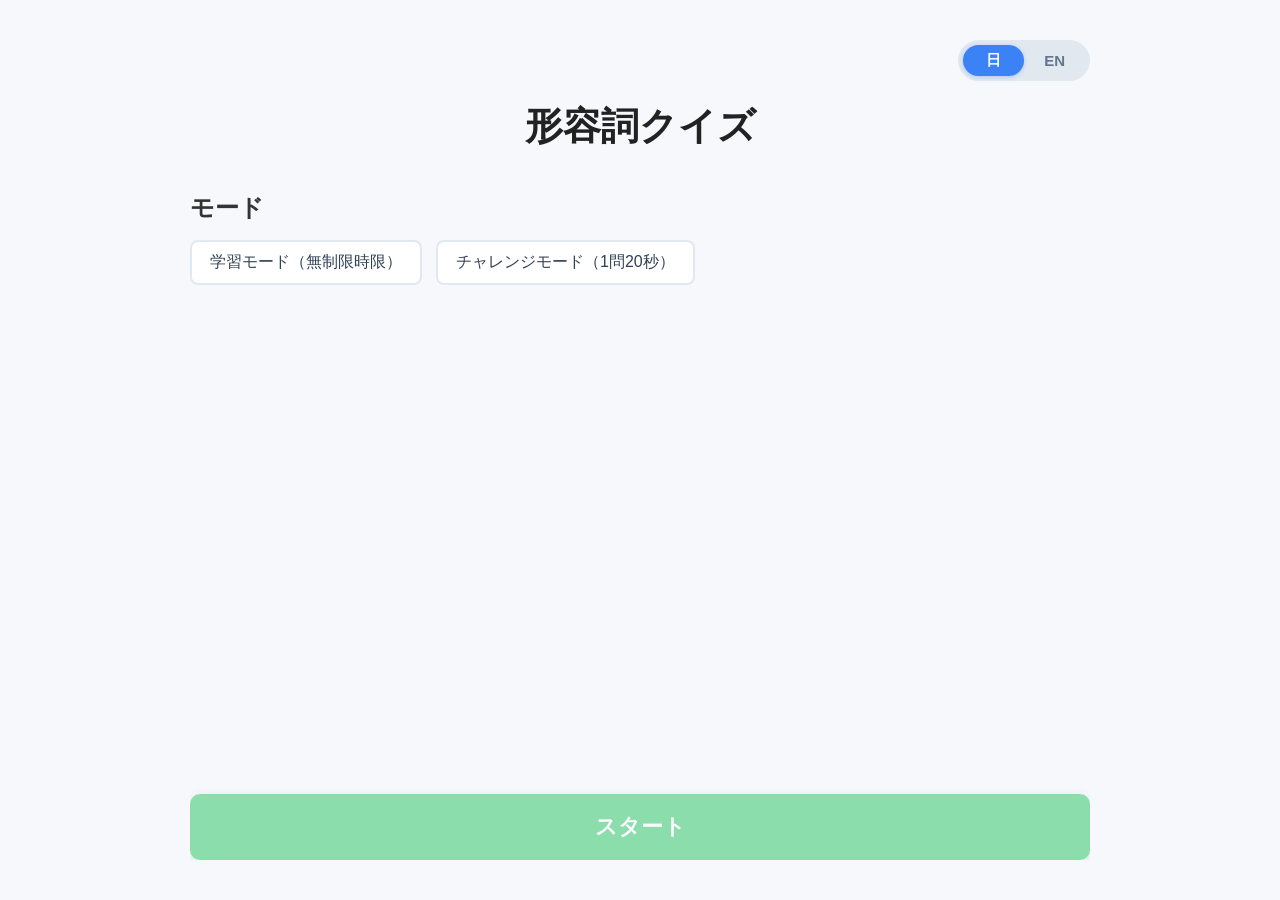
==== adj/adj-v4.html @ 1dcae0ab "开启v4新版本" ====
<!DOCTYPE html>
<html lang="ja">
<head>
    <meta charset="UTF-8">
    <meta name="viewport" content="width=device-width, initial-scale=1.0">
    <title>Adjective Quiz 形容詞クイズ</title>
    <link rel="stylesheet" href="css/style.css">
</head>
<body>
<div class="wrap">
    <div class="lang-switch-box">
        <div class="lang-switch" id="lang-switch" role="group" aria-label="Language">
            <div class="lang-slider" aria-hidden="true"></div>
            <button class="lang-btn active" id="lang-ja" type="button">日</button>
            <button class="lang-btn" id="lang-en" type="button">EN</button>
        </div>
    </div>

    <div class="screens-container">

    <!-- Home Screen -->
    <div class="home-screen screen active bottom-anchored slide-up" id="home">
        <div class="screen-body">
            <h1 data-i18n="title"></h1>
            <div class="section-title" data-i18n="step1"></div>
            <div class="btn-group" id="base-mode-group">
                <button class="mode-btn base-mode" data-val="study" data-i18n="modeStudy"></button>
                <button class="mode-btn base-mode" data-val="challenge" data-i18n="modeChallenge"></button>
            </div>
            <div class="step-section" id="step2-section">
                <div class="section-title" data-i18n="step2"></div>
                <div class="btn-group" id="sort-group">
                    <button class="mode-btn sort-type" data-val="lesson" data-i18n="sortLesson"></button>
                    <button class="mode-btn sort-type" data-val="grammar" data-i18n="sortGrammar"></button>
                    <button class="mode-btn sort-type" data-val="diff" data-i18n="sortDiff"></button>
                </div>
            </div>
            <div class="step-section" id="step3-section">
                <div class="section-title" data-i18n="step3"></div>
                <div class="opt-panels-container">
                    <div class="opt-panel opt-lesson">
                        <div class="btn-group">
                        <button class="mode-btn opt-item" data-val="stage1" data-i18n="stage1"></button>
                        <button class="mode-btn opt-item" data-val="stage2" data-i18n="stage2"></button>
                        <button class="mode-btn opt-item" data-val="stage3" data-i18n="stage3"></button>
                        <button class="mode-btn opt-item" data-val="stage4" data-i18n="stage4"></button>
                        </div>
                    </div>
                    <div class="opt-panel opt-grammar">
                        <div class="btn-group">
                        <button class="mode-btn opt-item" data-val="original" data-i18n="gOriginal"></button>
                        <button class="mode-btn opt-item" data-val="neg" data-i18n="gNeg"></button>
                        <button class="mode-btn opt-item" data-val="past" data-i18n="gPast"></button>
                        <button class="mode-btn opt-item" data-val="te" data-i18n="gTe"></button>
                        <button class="mode-btn opt-item" data-val="kedo" data-i18n="gKedo"></button>
                        </div>
                    </div>
                    <div class="opt-panel opt-diff">
                        <div class="btn-group">
                        <button class="mode-btn opt-item" data-val="easy" data-i18n="diffEasy"></button>
                        <button class="mode-btn opt-item" data-val="mixed" data-i18n="diffMixed"></button>
                        </div>
                    </div>
                </div>
            </div>
        </div>
        <div class="screen-footer">
            <button class="start-btn" id="start-quiz" data-i18n="startBtn" disabled></button>
        </div>
    </div>

    <!-- Quiz Screen -->
    <div class="quiz-screen screen bottom-anchored slide-up" id="quiz-page">
        <div class="screen-body">
            <div class="card">
                <div class="score-row">
                    <span data-i18n="scoreText"></span><span id="score-num">0</span>
                    <div class="timer-text" id="timer-area"></div>
                </div>
                <div class="q-box" id="question-area"></div>
                <input id="ans-input">
                <div class="feed-box">
                    <div id="feed-area" data-i18n="inputTip"></div>
                </div>
                <div class="action-row" id="action-row">
                    <button id="skip-btn" data-i18n="skipBtn"></button>
                    <button id="action-btn" data-i18n="checkBtn"></button>
                </div>
                <div class="note-text" id="note-area"></div>
            </div>
        </div>
        <div class="screen-footer">
            <div class="bottom-btn-group">
                <button class="back-home" onclick="backToHome()" data-i18n="backBtn"></button>
                <button class="end-session-btn" onclick="showSummary()" data-i18n="endSessionBtn"></button>
            </div>
        </div>
    </div>

    <!-- Summary Screen -->
    <div class="summary-screen screen bottom-anchored slide-up" id="summary-page">
        <div class="screen-body">
            <div class="card">
                <div class="summary-title" data-i18n="summaryTitle"></div>
                <div class="summary-stat-line">
                    <span data-i18n="sumAttempt"></span><span id="sumAttemptNum"></span>
                    &nbsp;&nbsp;
                    <span data-i18n="sumCorrect"></span><span id="sumCorrectNum"></span>
                    &nbsp;&nbsp;
                    <span data-i18n="sumWrong"></span><span id="sumWrongNum"></span>
                    &nbsp;&nbsp;
                    <span data-i18n="sumScore"></span><span id="sumScoreNum"></span>
                </div>
                <h3 style="margin:24px 0 10px" data-i18n="mistakeHeader"></h3>
                <table class="mistake-table" id="mistakeTableWrap">
                    <thead>
                        <tr>
                            <th>#</th>
                            <th data-i18n="tblEn"></th>
                            <th data-i18n="tblQuestion"></th>
                            <th data-i18n="tblAnswer"></th>
                            <th data-i18n="tblUserAns"></th>
                        </tr>
                    </thead>
                    <tbody id="mistakeTableBody"></tbody>
                </table>
            </div>
        </div>
        <div class="screen-footer">
            <div class="summary-btn-group">
                <button class="practice-mistake-btn" id="practiceMistakeBtn" data-i18n="practiceMistakeBtn"></button>
                <button class="back-home" onclick="backToHome()" data-i18n="backBtn"></button>
            </div>
        </div>
    </div>

    </div>
</div>

<script src="js/lang.js"></script>
<script src="js/quiz-data.js"></script>
<script src="js/main.js"></script>
</body>
</html>
---- adj/css/style.css ----
:root {
    --color-primary: #3b82f6;
    --color-primary-light: rgba(59, 130, 246, 0.15);
    --color-success: #22c55e;
    --color-danger: #dc2626;
    --color-neutral: #64748b;
    --color-border: #e2e8f0;
    --radius-sm: 6px;
    --radius-md: 8px;
    --radius-lg: 10px;
}
* {
    box-sizing: border-box;
    margin: 0;
    padding: 0;
    font-family: "Noto Sans JP", sans-serif;
}
button {
    transition: background 0.15s, box-shadow 0.15s, transform 0.1s, border-color 0.15s, opacity 0.15s, color 0.15s;
    cursor: pointer;
}
button:hover:not(:disabled) { filter: brightness(0.96); }
button:active:not(:disabled) { transform: scale(0.98); }
button:focus-visible { outline: 2px solid var(--color-primary); outline-offset: 2px; }
button:disabled { opacity: 0.5; cursor: not-allowed; }

/* Outer Flex chain */
body { background-color: #f7f8fc; padding: 40px 20px; min-height: 100dvh; display: flex; flex-direction: column; }
.wrap { max-width: 900px; margin: 0 auto; width: 100%; flex: 1; display: flex; flex-direction: column; min-height: 0; }
.screens-container { position: relative; flex: 1; display: flex; flex-direction: column; min-height: 0; overflow: hidden; }

/* Language Switch */
.lang-switch-box { display: flex; justify-content: flex-end; margin-bottom: 20px; }
.lang-switch { position: relative; display: grid; grid-template-columns: 1fr 1fr; background: #e2e8f0; border-radius: 999px; padding: 4px; border: 1px solid var(--color-border); }
.lang-slider { position: absolute; top: 4px; bottom: 4px; left: 4px; width: calc(50% - 4px); background: var(--color-primary); border-radius: 999px; box-shadow: 0 1px 4px rgba(59, 130, 246, 0.35); transition: transform 0.25s cubic-bezier(0.4, 0, 0.2, 1); pointer-events: none; }
.lang-switch.en .lang-slider { transform: translateX(100%); }
.lang-btn { position: relative; z-index: 1; padding: 6px 20px; min-width: 52px; font-size: 15px; font-weight: 600; border: none; background: transparent; color: #64748b; border-radius: 999px; }
.lang-btn:hover:not(.active) { color: #334155; filter: none; }
.lang-btn.active { color: #fff; }
.lang-btn:active:not(:disabled) { transform: none; }

/* Screen Transition Animations */
.screen { 
    opacity: 0; 
    pointer-events: none; 
    position: absolute; 
    width: 100%;
    height: 100%;
    left: 0; 
    top: 0; 
    display: flex; 
    flex-direction: column;
    transition: opacity 0.35s cubic-bezier(0.4, 0, 0.2, 1), transform 0.35s cubic-bezier(0.4, 0, 0.2, 1); 
}
.screen.slide-up { transform: translateY(30px); }
.screen.slide-up.active { transform: translateY(0); }

.screen.active { 
    opacity: 1; 
    pointer-events: auto; 
    position: relative; 
    flex: 1; 
    height: auto;
    min-height: 0;
}
.screen.exiting { 
    opacity: 0; 
    pointer-events: none; 
    position: absolute; 
    transform: translateY(0); 
}

.screen-body { 
    flex: 1; 
    overflow-y: auto; 
    min-height: 0;
    scrollbar-width: none; 
}
.screen-body::-webkit-scrollbar { display: none; }

.screen-footer { 
    flex-shrink: 0;
    padding-top: 12px; 
    background: #f7f8fc; 
}

/* Typography */
h1 { text-align: center; font-size: 38px; color: #222; margin-bottom: 40px; }
.section-title { font-size: 24px; margin: 30px 0 16px; color: #333; font-weight: 700; }

/* Buttons */
.opt-panels-container { position: relative; min-height: 72px; margin-bottom: 20px; }
.opt-panel { position: absolute; left: 0; top: 0; width: 100%; display: flex; gap: 14px; flex-wrap: wrap; opacity: 0; pointer-events: none; transition: opacity 0.2s cubic-bezier(0.4, 0, 0.2, 1); }
.opt-panel.active { opacity: 1; pointer-events: auto; position: relative; }
.btn-group { display: flex; gap: 14px; flex-wrap: wrap; margin-bottom: 20px; }
.mode-btn { padding: 10px 18px; font-size: 16px; font-weight: 500; min-height: 44px; border: 2px solid var(--color-border); border-radius: var(--radius-md); background: #fff; color: #334155; }
.mode-btn:hover:not(.active):not(:disabled) { border-color: #cbd5e1; background: #f8fafc; filter: none; }
.mode-btn.active { background: var(--color-primary); color: #fff; border-color: var(--color-primary); box-shadow: 0 0 0 3px var(--color-primary-light); filter: none; }
.start-btn { width: 100%; padding: 18px; font-size: 22px; font-weight: 600; margin-top: 40px; border: none; border-radius: var(--radius-lg); background: var(--color-success); color: #fff; box-shadow: 0 2px 8px rgba(34, 197, 94, 0.3); }
.start-btn:not(:disabled):hover { filter: brightness(1.03); box-shadow: 0 4px 12px rgba(34, 197, 94, 0.4); }

/* Card */
.card { background: white; padding: 36px 30px; border-radius: 12px; box-shadow: 0 2px 14px #e0e5ef; }

/* Quiz Elements */
.score-row { display: flex; justify-content: space-between; font-size: 24px; margin-bottom: 30px; }
.timer-text { color: #ef4444; font-weight: bold; }
.q-box { 
    background: transparent; 
    font-size: 26px; 
    text-align: center; 
    line-height: 1.8; 
    padding: 40px 20px;
    min-height: 160px;
    margin-bottom: 24px;
    display: flex;
    align-items: center;
    justify-content: center;
}
.input-tip { font-size: 16px; color: #666; margin-bottom: 12px; }

/* Input */
#ans-input { 
    width: 100%; 
    padding: 16px 14px; 
    font-size: 20px; 
    border: 2px solid #cbd5e1; 
    border-radius: 8px; 
    margin-bottom: 40px;
    outline: none; 
    transition: border-color 0.2s cubic-bezier(0.4, 0, 0.2, 1), box-shadow 0.2s cubic-bezier(0.4, 0, 0.2, 1); 
}
#ans-input:focus { border-color: #3b82f6; box-shadow: 0 0 0 3px rgba(59, 130, 246, 0.15); }
#ans-input:disabled { background: #f1f5f9; color: #94a3b8; cursor: not-allowed; border-color: #e2e8f0; }

/* Action Row: Skip + Check/Continue */
.action-row { display: flex; gap: 16px; margin-bottom: 0; height: 60px; overflow: hidden; transition: gap 0.2s cubic-bezier(0.4, 0, 0.2, 1); }
.action-row.answered { gap: 0; }
#skip-btn { flex: 0 0 auto; min-width: 140px; width: 140px; padding: 16px; font-size: 20px; font-weight: 500; border: 2px solid #cbd5e1; border-radius: var(--radius-md); background: #fff; color: #475569; transition: min-width 0.2s cubic-bezier(0.4, 0, 0.2, 1), width 0.2s cubic-bezier(0.4, 0, 0.2, 1), padding 0.2s cubic-bezier(0.4, 0, 0.2, 1), margin 0.2s cubic-bezier(0.4, 0, 0.2, 1), opacity 0.2s cubic-bezier(0.4, 0, 0.2, 1), border-width 0.2s; }
#skip-btn:hover:not(:disabled) { border-color: #94a3b8; background: #f8fafc; filter: none; }
.action-row.answered #skip-btn { min-width: 0; width: 0; padding: 0; margin: 0; border-width: 0; opacity: 0; overflow: hidden; white-space: nowrap; }

#action-btn { flex: 1; padding: 16px; font-size: 20px; font-weight: 600; border: 2px solid transparent; border-radius: var(--radius-md); background: var(--color-success); color: #fff; box-shadow: 0 2px 6px rgba(34, 197, 94, 0.25); min-height: 56px; overflow: hidden; white-space: nowrap; transition: background 0.2s cubic-bezier(0.4, 0, 0.2, 1), box-shadow 0.2s cubic-bezier(0.4, 0, 0.2, 1); }
#action-btn:hover:not(:disabled) { filter: brightness(1.03); box-shadow: 0 3px 10px rgba(34, 197, 94, 0.35); }
#action-btn.wrong { background: #ef4444; box-shadow: 0 2px 6px rgba(239, 68, 68, 0.25); }

/* Feedback box (like q-box) */
.feed-box { 
    background: #edf2fb; 
    padding: 16px 20px; 
    border-radius: 10px; 
    margin-top: 0;
    margin-bottom: 20px; 
    height: 90px; 
    display: flex; 
    align-items: center; 
    justify-content: center; 
    overflow: hidden; 
}
#feed-area { text-align: center; font-size: 18px; color: #666; line-height: 1.8; }
#feed-area .feed-line1 { font-size: 24px; font-weight: 700; }
#feed-area .feed-line2 { font-size: 20px; font-weight: 400; }
#feed-area.correct-text { color: #16a34a; }
#feed-area.wrong-text { color: #dc2626; }
.note-text { margin-top: 4px; font-size: 18px; color: #d97706; opacity: 0; transform: translateY(-4px); transition: opacity 0.25s cubic-bezier(0.4, 0, 0.2, 1), transform 0.25s cubic-bezier(0.4, 0, 0.2, 1); }
.note-text.visible { opacity: 1; transform: translateY(0); }

/* Bottom Buttons */
.bottom-btn-group { display: flex; gap: 12px; margin-top: 30px; }
.back-home { flex: 1; padding: 12px; font-size: 18px; border: 2px solid #cbd5e1; border-radius: var(--radius-md); background: #fff; color: #475569; }
.back-home:hover:not(:disabled) { border-color: #94a3b8; background: #f8fafc; filter: none; }
.end-session-btn { flex: 1; padding: 12px; font-size: 18px; border: 2px solid var(--color-danger); border-radius: var(--radius-md); background: #fff; color: var(--color-danger); }
.end-session-btn:hover:not(:disabled) { background: #fef2f2; filter: none; }

/* Summary */
.summary-title { font-size: 28px; margin-bottom: 24px; }
.summary-stat-line { font-size: 22px; margin: 8px 0; }
.mistake-table { width: 100%; border-collapse: collapse; margin: 24px 0; }
.mistake-table th, .mistake-table td { border: 1px solid #ddd; padding: 10px; font-size: 17px; text-align: center; }
.mistake-table th { background: #f3f4f6; }
.summary-btn-group { display: flex; gap: 16px; margin-top: 20px; }
.practice-mistake-btn { flex: 1; padding: 12px; font-size: 18px; font-weight: 500; border: 2px solid var(--color-border); border-radius: var(--radius-md); background: #fff; color: #334155; }
.practice-mistake-btn:hover:not(:disabled) { border-color: #cbd5e1; background: #f8fafc; filter: none; }

/* Step sections (cascading reveal) */
.step-section { max-height: 0; overflow: hidden; opacity: 0; transition: max-height 0.4s cubic-bezier(0.4, 0, 0.2, 1), opacity 0.3s cubic-bezier(0.4, 0, 0.2, 1); }
.step-section.visible { max-height: 500px; opacity: 1; }

/* Score Pop Animation */
#score-num { display: inline-block; transition: transform 0.15s cubic-bezier(0.4, 0, 0.2, 1); }
#score-num.pop { transform: scale(1.35); }
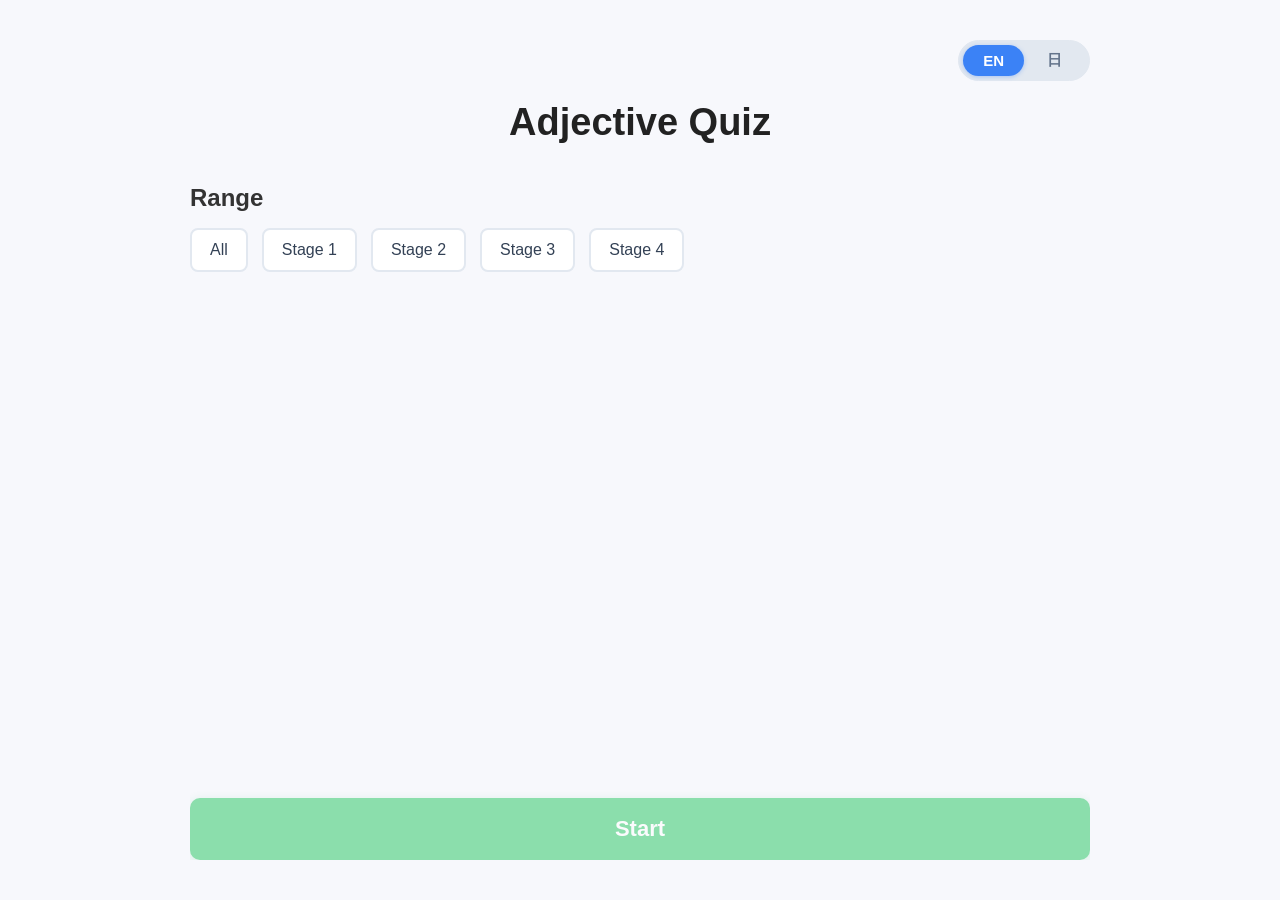
==== commit e4aba4b8: "4.1" ====
--- a/adj/adj-v4.html
+++ b/adj/adj-v4.html
@@ -11,8 +11,8 @@
     <div class="lang-switch-box">
         <div class="lang-switch" id="lang-switch" role="group" aria-label="Language">
             <div class="lang-slider" aria-hidden="true"></div>
-            <button class="lang-btn active" id="lang-ja" type="button">日</button>
-            <button class="lang-btn" id="lang-en" type="button">EN</button>
+            <button class="lang-btn active" id="lang-en" type="button">EN</button>
+            <button class="lang-btn" id="lang-ja" type="button">日</button>
         </div>
     </div>
 
@@ -23,44 +23,18 @@
         <div class="screen-body">
             <h1 data-i18n="title"></h1>
             <div class="section-title" data-i18n="step1"></div>
-            <div class="btn-group" id="base-mode-group">
-                <button class="mode-btn base-mode" data-val="study" data-i18n="modeStudy"></button>
-                <button class="mode-btn base-mode" data-val="challenge" data-i18n="modeChallenge"></button>
+            <div class="btn-group">
+                <button class="mode-btn opt-item" data-val="all" data-i18n="stageAll"></button>
+                <button class="mode-btn opt-item" data-val="stage1" data-i18n="stage1"></button>
+                <button class="mode-btn opt-item" data-val="stage2" data-i18n="stage2"></button>
+                <button class="mode-btn opt-item" data-val="stage3" data-i18n="stage3"></button>
+                <button class="mode-btn opt-item" data-val="stage4" data-i18n="stage4"></button>
             </div>
-            <div class="step-section" id="step2-section">
+            <div class="step-section" id="step1-section">
                 <div class="section-title" data-i18n="step2"></div>
-                <div class="btn-group" id="sort-group">
-                    <button class="mode-btn sort-type" data-val="lesson" data-i18n="sortLesson"></button>
-                    <button class="mode-btn sort-type" data-val="grammar" data-i18n="sortGrammar"></button>
-                    <button class="mode-btn sort-type" data-val="diff" data-i18n="sortDiff"></button>
-                </div>
-            </div>
-            <div class="step-section" id="step3-section">
-                <div class="section-title" data-i18n="step3"></div>
-                <div class="opt-panels-container">
-                    <div class="opt-panel opt-lesson">
-                        <div class="btn-group">
-                        <button class="mode-btn opt-item" data-val="stage1" data-i18n="stage1"></button>
-                        <button class="mode-btn opt-item" data-val="stage2" data-i18n="stage2"></button>
-                        <button class="mode-btn opt-item" data-val="stage3" data-i18n="stage3"></button>
-                        <button class="mode-btn opt-item" data-val="stage4" data-i18n="stage4"></button>
-                        </div>
-                    </div>
-                    <div class="opt-panel opt-grammar">
-                        <div class="btn-group">
-                        <button class="mode-btn opt-item" data-val="original" data-i18n="gOriginal"></button>
-                        <button class="mode-btn opt-item" data-val="neg" data-i18n="gNeg"></button>
-                        <button class="mode-btn opt-item" data-val="past" data-i18n="gPast"></button>
-                        <button class="mode-btn opt-item" data-val="te" data-i18n="gTe"></button>
-                        <button class="mode-btn opt-item" data-val="kedo" data-i18n="gKedo"></button>
-                        </div>
-                    </div>
-                    <div class="opt-panel opt-diff">
-                        <div class="btn-group">
-                        <button class="mode-btn opt-item" data-val="easy" data-i18n="diffEasy"></button>
-                        <button class="mode-btn opt-item" data-val="mixed" data-i18n="diffMixed"></button>
-                        </div>
-                    </div>
+                <div class="btn-group" id="base-mode-group">
+                    <button class="mode-btn base-mode" data-val="study" data-i18n="modeStudy"></button>
+                    <button class="mode-btn base-mode" data-val="challenge" data-i18n="modeChallenge"></button>
                 </div>
             </div>
         </div>
@@ -74,11 +48,17 @@
         <div class="screen-body">
             <div class="card">
                 <div class="score-row">
-                    <span data-i18n="scoreText"></span><span id="score-num">0</span>
-                    <div class="timer-text" id="timer-area"></div>
+                    <div class="score-right">
+                        <div class="progress-text" id="progress-area" style="display:none"></div>
+                        <div class="timer-text" id="timer-area"></div>
+                    </div>
+                    <span class="score-group"><span data-i18n="scoreText"></span><span id="score-num">0</span></span>
+                </div>
+                <div class="progress-bar" id="progress-bar">
+                    <div class="progress-fill fill-blue" id="progress-fill"></div>
                 </div>
                 <div class="q-box" id="question-area"></div>
-                <input id="ans-input">
+                <input id="ans-input" placeholder="Answer here...">
                 <div class="feed-box">
                     <div id="feed-area" data-i18n="inputTip"></div>
                 </div>
@@ -86,7 +66,6 @@
                     <button id="skip-btn" data-i18n="skipBtn"></button>
                     <button id="action-btn" data-i18n="checkBtn"></button>
                 </div>
-                <div class="note-text" id="note-area"></div>
             </div>
         </div>
         <div class="screen-footer">
@@ -137,8 +116,14 @@
     </div>
 </div>
 
-<script src="js/lang.js"></script>
-<script src="js/quiz-data.js"></script>
-<script src="js/main.js"></script>
+<!-- 动态加载 JS：每次刷新自动生成时间戳（?t=…）附加到路径后，避免浏览器缓存旧文件导致代码更新后看不到效果；无需再手动维护版本号 -->
+<script>
+    (function() {
+        var t = new Date().getTime();
+        document.write('<script src="js/lang.js?t=' + t + '"><\/script>');
+        document.write('<script src="js/data.js?t=' + t + '"><\/script>');
+        document.write('<script src="js/main.js?t=' + t + '"><\/script>');
+    })();
+</script>
 </body>
 </html>
--- a/adj/css/style.css
+++ b/adj/css/style.css
@@ -33,7 +33,7 @@
 .lang-switch-box { display: flex; justify-content: flex-end; margin-bottom: 20px; }
 .lang-switch { position: relative; display: grid; grid-template-columns: 1fr 1fr; background: #e2e8f0; border-radius: 999px; padding: 4px; border: 1px solid var(--color-border); }
 .lang-slider { position: absolute; top: 4px; bottom: 4px; left: 4px; width: calc(50% - 4px); background: var(--color-primary); border-radius: 999px; box-shadow: 0 1px 4px rgba(59, 130, 246, 0.35); transition: transform 0.25s cubic-bezier(0.4, 0, 0.2, 1); pointer-events: none; }
-.lang-switch.en .lang-slider { transform: translateX(100%); }
+.lang-switch.ja .lang-slider { transform: translateX(100%); }
 .lang-btn { position: relative; z-index: 1; padding: 6px 20px; min-width: 52px; font-size: 15px; font-weight: 600; border: none; background: transparent; color: #64748b; border-radius: 999px; }
 .lang-btn:hover:not(.active) { color: #334155; filter: none; }
 .lang-btn.active { color: #fff; }
@@ -104,7 +104,17 @@
 
 /* Quiz Elements */
 .score-row { display: flex; justify-content: space-between; font-size: 24px; margin-bottom: 30px; }
-.timer-text { color: #ef4444; font-weight: bold; }
+.score-group { display: inline-flex; align-items: baseline; gap: 0; white-space: nowrap; }
+.score-right { display: flex; align-items: center; gap: 14px; }
+.timer-text { color: #222; font-weight: bold; }
+.timer-text.danger { color: #ef4444; }
+.progress-text { color: var(--color-primary); font-weight: bold; }
+.progress-bar { width: 100%; height: 10px; background: #e2e8f0; border-radius: 999px; margin-bottom: 20px; overflow: hidden; }
+.progress-fill { height: 100%; width: 0%; border-radius: 999px; transition: width 0.3s ease, background-color 0.3s ease; }
+.progress-fill.fill-blue { background: var(--color-primary); }
+.progress-fill.fill-yellow { background: #eab308; }
+.progress-fill.fill-green { background: #16a34a; }
+.progress-fill.fill-red { background: #ef4444; }
 .q-box { 
     background: transparent; 
     font-size: 26px; 
@@ -126,12 +136,13 @@
     font-size: 20px; 
     border: 2px solid #cbd5e1; 
     border-radius: 8px; 
-    margin-bottom: 40px;
+    margin-bottom: 24px;
     outline: none; 
     transition: border-color 0.2s cubic-bezier(0.4, 0, 0.2, 1), box-shadow 0.2s cubic-bezier(0.4, 0, 0.2, 1); 
 }
 #ans-input:focus { border-color: #3b82f6; box-shadow: 0 0 0 3px rgba(59, 130, 246, 0.15); }
 #ans-input:disabled { background: #f1f5f9; color: #94a3b8; cursor: not-allowed; border-color: #e2e8f0; }
+#ans-input::placeholder { color: #94a3b8; }
 
 /* Action Row: Skip + Check/Continue */
 .action-row { display: flex; gap: 16px; margin-bottom: 0; height: 60px; overflow: hidden; transition: gap 0.2s cubic-bezier(0.4, 0, 0.2, 1); }
@@ -147,11 +158,11 @@
 /* Feedback box (like q-box) */
 .feed-box { 
     background: #edf2fb; 
-    padding: 16px 20px; 
+    padding: 20px 20px; 
     border-radius: 10px; 
     margin-top: 0;
     margin-bottom: 20px; 
-    height: 90px; 
+    height: 120px; 
     display: flex; 
     align-items: center; 
     justify-content: center; 
@@ -162,8 +173,8 @@
 #feed-area .feed-line2 { font-size: 20px; font-weight: 400; }
 #feed-area.correct-text { color: #16a34a; }
 #feed-area.wrong-text { color: #dc2626; }
-.note-text { margin-top: 4px; font-size: 18px; color: #d97706; opacity: 0; transform: translateY(-4px); transition: opacity 0.25s cubic-bezier(0.4, 0, 0.2, 1), transform 0.25s cubic-bezier(0.4, 0, 0.2, 1); }
-.note-text.visible { opacity: 1; transform: translateY(0); }
+#feed-area.warn-text { color: #d97706; }
+#feed-area.timeout-text { color: #ef4444; }
 
 /* Bottom Buttons */
 .bottom-btn-group { display: flex; gap: 12px; margin-top: 30px; }
@@ -182,10 +193,10 @@
 .practice-mistake-btn { flex: 1; padding: 12px; font-size: 18px; font-weight: 500; border: 2px solid var(--color-border); border-radius: var(--radius-md); background: #fff; color: #334155; }
 .practice-mistake-btn:hover:not(:disabled) { border-color: #cbd5e1; background: #f8fafc; filter: none; }
 
-/* Step sections (cascading reveal) */
-.step-section { max-height: 0; overflow: hidden; opacity: 0; transition: max-height 0.4s cubic-bezier(0.4, 0, 0.2, 1), opacity 0.3s cubic-bezier(0.4, 0, 0.2, 1); }
-.step-section.visible { max-height: 500px; opacity: 1; }
+/* Step sections (纯淡入，无展开/擦除效果) */
+.step-section { max-height: 0; overflow: hidden; opacity: 0; visibility: hidden; transition: opacity 0.3s ease, visibility 0.3s ease; }
+.step-section.visible { max-height: 500px; opacity: 1; visibility: visible; }
 
 /* Score Pop Animation */
-#score-num { display: inline-block; transition: transform 0.15s cubic-bezier(0.4, 0, 0.2, 1); }
-#score-num.pop { transform: scale(1.35); }+#score-num { display: inline-block; font-weight: 700; color: #222; transition: transform 0.15s cubic-bezier(0.4, 0, 0.2, 1); }
+#score-num.pop { transform: scale(1.35); }
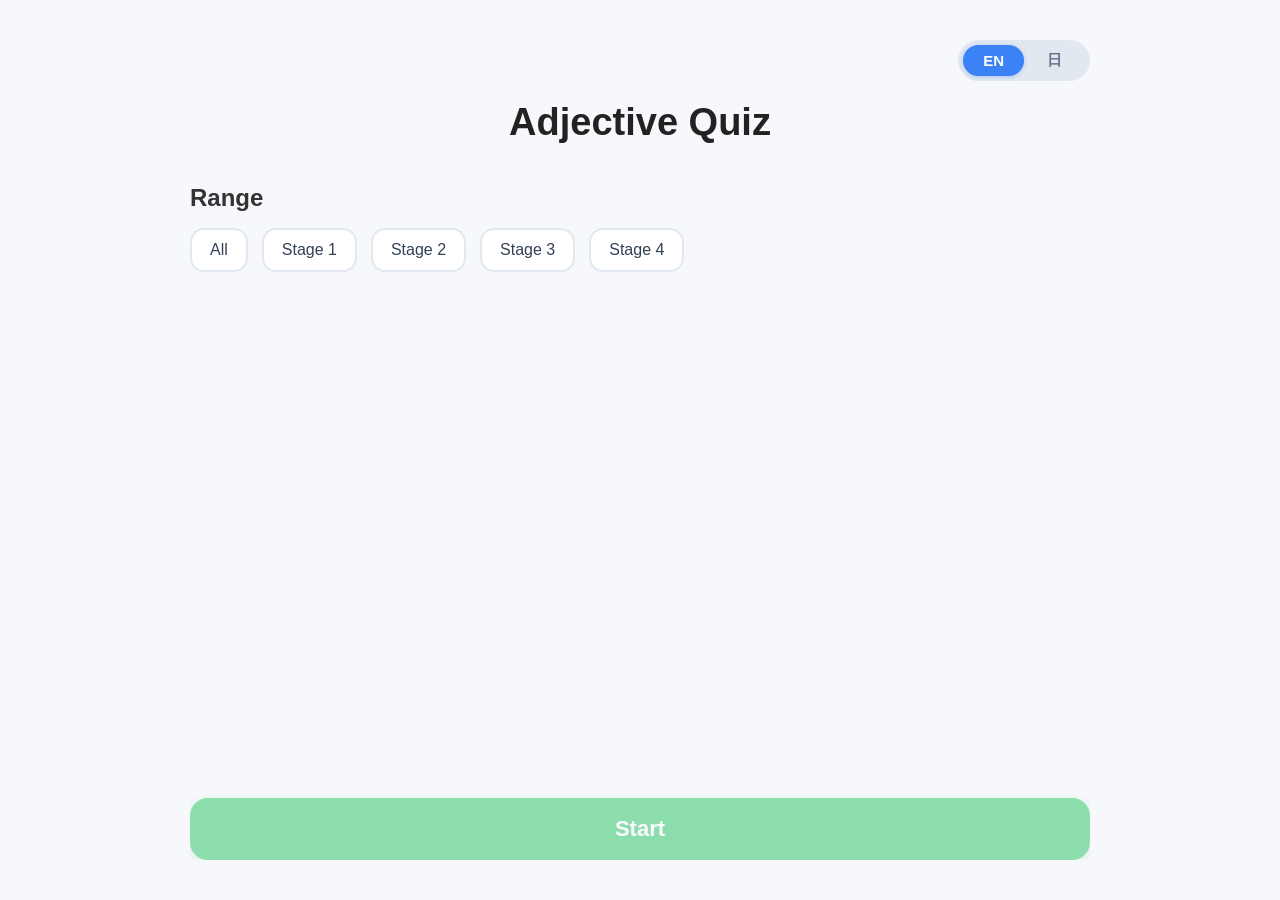
==== commit 05e26b90: "feat(adj): add confetti celebration and remove practice-mistakes button - Add fixed confetti layer t" ====
--- a/adj/adj-v4.html
+++ b/adj/adj-v4.html
@@ -107,7 +107,6 @@
         </div>
         <div class="screen-footer">
             <div class="summary-btn-group">
-                <button class="practice-mistake-btn" id="practiceMistakeBtn" data-i18n="practiceMistakeBtn"></button>
                 <button class="back-home" onclick="backToHome()" data-i18n="backBtn"></button>
             </div>
         </div>
@@ -115,6 +114,9 @@
 
     </div>
 </div>
+
+<!-- 全局彩条层：fixed 定位覆盖整个视口，进入 summary 时飘落，退出时淡出清除 -->
+<div class="confetti-layer" id="confetti-layer"></div>
 
 <!-- 动态加载 JS：每次刷新自动生成时间戳（?t=…）附加到路径后，避免浏览器缓存旧文件导致代码更新后看不到效果；无需再手动维护版本号 -->
 <script>
--- a/adj/css/style.css
+++ b/adj/css/style.css
@@ -5,9 +5,9 @@
     --color-danger: #dc2626;
     --color-neutral: #64748b;
     --color-border: #e2e8f0;
-    --radius-sm: 6px;
-    --radius-md: 8px;
-    --radius-lg: 10px;
+    --radius-sm: 10px;
+    --radius-md: 14px;
+    --radius-lg: 18px;
 }
 * {
     box-sizing: border-box;
@@ -100,7 +100,7 @@
 .start-btn:not(:disabled):hover { filter: brightness(1.03); box-shadow: 0 4px 12px rgba(34, 197, 94, 0.4); }
 
 /* Card */
-.card { background: white; padding: 36px 30px; border-radius: 12px; box-shadow: 0 2px 14px #e0e5ef; }
+.card { background: white; padding: 36px 30px; border-radius: 20px; box-shadow: 0 2px 14px #e0e5ef; }
 
 /* Quiz Elements */
 .score-row { display: flex; justify-content: space-between; font-size: 24px; margin-bottom: 30px; }
@@ -108,7 +108,7 @@
 .score-right { display: flex; align-items: center; gap: 14px; }
 .timer-text { color: #222; font-weight: bold; }
 .timer-text.danger { color: #ef4444; }
-.progress-text { color: var(--color-primary); font-weight: bold; }
+.progress-text { color: #222; font-weight: bold; }
 .progress-bar { width: 100%; height: 10px; background: #e2e8f0; border-radius: 999px; margin-bottom: 20px; overflow: hidden; }
 .progress-fill { height: 100%; width: 0%; border-radius: 999px; transition: width 0.3s ease, background-color 0.3s ease; }
 .progress-fill.fill-blue { background: var(--color-primary); }
@@ -135,7 +135,7 @@
     padding: 16px 14px; 
     font-size: 20px; 
     border: 2px solid #cbd5e1; 
-    border-radius: 8px; 
+    border-radius: 14px; 
     margin-bottom: 24px;
     outline: none; 
     transition: border-color 0.2s cubic-bezier(0.4, 0, 0.2, 1), box-shadow 0.2s cubic-bezier(0.4, 0, 0.2, 1); 
@@ -147,11 +147,11 @@
 /* Action Row: Skip + Check/Continue */
 .action-row { display: flex; gap: 16px; margin-bottom: 0; height: 60px; overflow: hidden; transition: gap 0.2s cubic-bezier(0.4, 0, 0.2, 1); }
 .action-row.answered { gap: 0; }
-#skip-btn { flex: 0 0 auto; min-width: 140px; width: 140px; padding: 16px; font-size: 20px; font-weight: 500; border: 2px solid #cbd5e1; border-radius: var(--radius-md); background: #fff; color: #475569; transition: min-width 0.2s cubic-bezier(0.4, 0, 0.2, 1), width 0.2s cubic-bezier(0.4, 0, 0.2, 1), padding 0.2s cubic-bezier(0.4, 0, 0.2, 1), margin 0.2s cubic-bezier(0.4, 0, 0.2, 1), opacity 0.2s cubic-bezier(0.4, 0, 0.2, 1), border-width 0.2s; }
+#skip-btn { flex: 0 0 auto; min-width: 140px; width: 140px; height: 60px; padding: 16px; font-size: 20px; font-weight: 600; border: 2px solid #cbd5e1; border-radius: var(--radius-md); background: #fff; color: #475569; transition: min-width 0.2s cubic-bezier(0.4, 0, 0.2, 1), width 0.2s cubic-bezier(0.4, 0, 0.2, 1), padding 0.2s cubic-bezier(0.4, 0, 0.2, 1), margin 0.2s cubic-bezier(0.4, 0, 0.2, 1), opacity 0.2s cubic-bezier(0.4, 0, 0.2, 1), border-width 0.2s; }
 #skip-btn:hover:not(:disabled) { border-color: #94a3b8; background: #f8fafc; filter: none; }
 .action-row.answered #skip-btn { min-width: 0; width: 0; padding: 0; margin: 0; border-width: 0; opacity: 0; overflow: hidden; white-space: nowrap; }
 
-#action-btn { flex: 1; padding: 16px; font-size: 20px; font-weight: 600; border: 2px solid transparent; border-radius: var(--radius-md); background: var(--color-success); color: #fff; box-shadow: 0 2px 6px rgba(34, 197, 94, 0.25); min-height: 56px; overflow: hidden; white-space: nowrap; transition: background 0.2s cubic-bezier(0.4, 0, 0.2, 1), box-shadow 0.2s cubic-bezier(0.4, 0, 0.2, 1); }
+#action-btn { flex: 1; height: 60px; padding: 16px; font-size: 20px; font-weight: 600; border: 2px solid transparent; border-radius: var(--radius-md); background: var(--color-success); color: #fff; box-shadow: 0 2px 6px rgba(34, 197, 94, 0.25); overflow: hidden; white-space: nowrap; transition: background 0.2s cubic-bezier(0.4, 0, 0.2, 1), box-shadow 0.2s cubic-bezier(0.4, 0, 0.2, 1); }
 #action-btn:hover:not(:disabled) { filter: brightness(1.03); box-shadow: 0 3px 10px rgba(34, 197, 94, 0.35); }
 #action-btn.wrong { background: #ef4444; box-shadow: 0 2px 6px rgba(239, 68, 68, 0.25); }
 
@@ -159,7 +159,7 @@
 .feed-box { 
     background: #edf2fb; 
     padding: 20px 20px; 
-    border-radius: 10px; 
+    border-radius: 16px; 
     margin-top: 0;
     margin-bottom: 20px; 
     height: 120px; 
@@ -178,9 +178,9 @@
 
 /* Bottom Buttons */
 .bottom-btn-group { display: flex; gap: 12px; margin-top: 30px; }
-.back-home { flex: 1; padding: 12px; font-size: 18px; border: 2px solid #cbd5e1; border-radius: var(--radius-md); background: #fff; color: #475569; }
+.back-home { flex: 1; padding: 12px; font-size: 20px; min-height: 60px; border: 2px solid #cbd5e1; border-radius: var(--radius-md); background: #fff; color: #475569; }
 .back-home:hover:not(:disabled) { border-color: #94a3b8; background: #f8fafc; filter: none; }
-.end-session-btn { flex: 1; padding: 12px; font-size: 18px; border: 2px solid var(--color-danger); border-radius: var(--radius-md); background: #fff; color: var(--color-danger); }
+.end-session-btn { flex: 1; padding: 12px; font-size: 20px; min-height: 60px; border: 2px solid var(--color-danger); border-radius: var(--radius-md); background: #fff; color: var(--color-danger); }
 .end-session-btn:hover:not(:disabled) { background: #fef2f2; filter: none; }
 
 /* Summary */
@@ -189,9 +189,8 @@
 .mistake-table { width: 100%; border-collapse: collapse; margin: 24px 0; }
 .mistake-table th, .mistake-table td { border: 1px solid #ddd; padding: 10px; font-size: 17px; text-align: center; }
 .mistake-table th { background: #f3f4f6; }
-.summary-btn-group { display: flex; gap: 16px; margin-top: 20px; }
-.practice-mistake-btn { flex: 1; padding: 12px; font-size: 18px; font-weight: 500; border: 2px solid var(--color-border); border-radius: var(--radius-md); background: #fff; color: #334155; }
-.practice-mistake-btn:hover:not(:disabled) { border-color: #cbd5e1; background: #f8fafc; filter: none; }
+.summary-btn-group { display: flex; margin-top: 20px; }
+.summary-btn-group .back-home { width: 100%; flex: 1; }
 
 /* Step sections (纯淡入，无展开/擦除效果) */
 .step-section { max-height: 0; overflow: hidden; opacity: 0; visibility: hidden; transition: opacity 0.3s ease, visibility 0.3s ease; }
@@ -200,3 +199,40 @@
 /* Score Pop Animation */
 #score-num { display: inline-block; font-weight: 700; color: #222; transition: transform 0.15s cubic-bezier(0.4, 0, 0.2, 1); }
 #score-num.pop { transform: scale(1.35); }
+
+/* Confetti (彩条飘落) */
+.confetti-layer {
+    position: fixed;
+    left: 0;
+    top: 0;
+    width: 100vw;
+    height: 100vh;
+    overflow: hidden;
+    pointer-events: none;
+    z-index: 9999;
+}
+.confetti-layer .confetti {
+    position: absolute;
+    top: -50px;
+    left: 0;
+    pointer-events: none;
+    opacity: 1;
+    animation: confetti-fall var(--duration) linear var(--delay) forwards;
+    transition: opacity 0.5s ease;
+}
+.confetti-layer.fading .confetti {
+    opacity: 0 !important;
+}
+@keyframes confetti-fall {
+    0% {
+        transform: translateY(0) rotate3d(1, 1, 1, var(--start-rot));
+        opacity: 1;
+    }
+    80% {
+        opacity: 1;
+    }
+    100% {
+        transform: translateY(110vh) rotate3d(1, 1, 1, var(--end-rot));
+        opacity: 0;
+    }
+}
